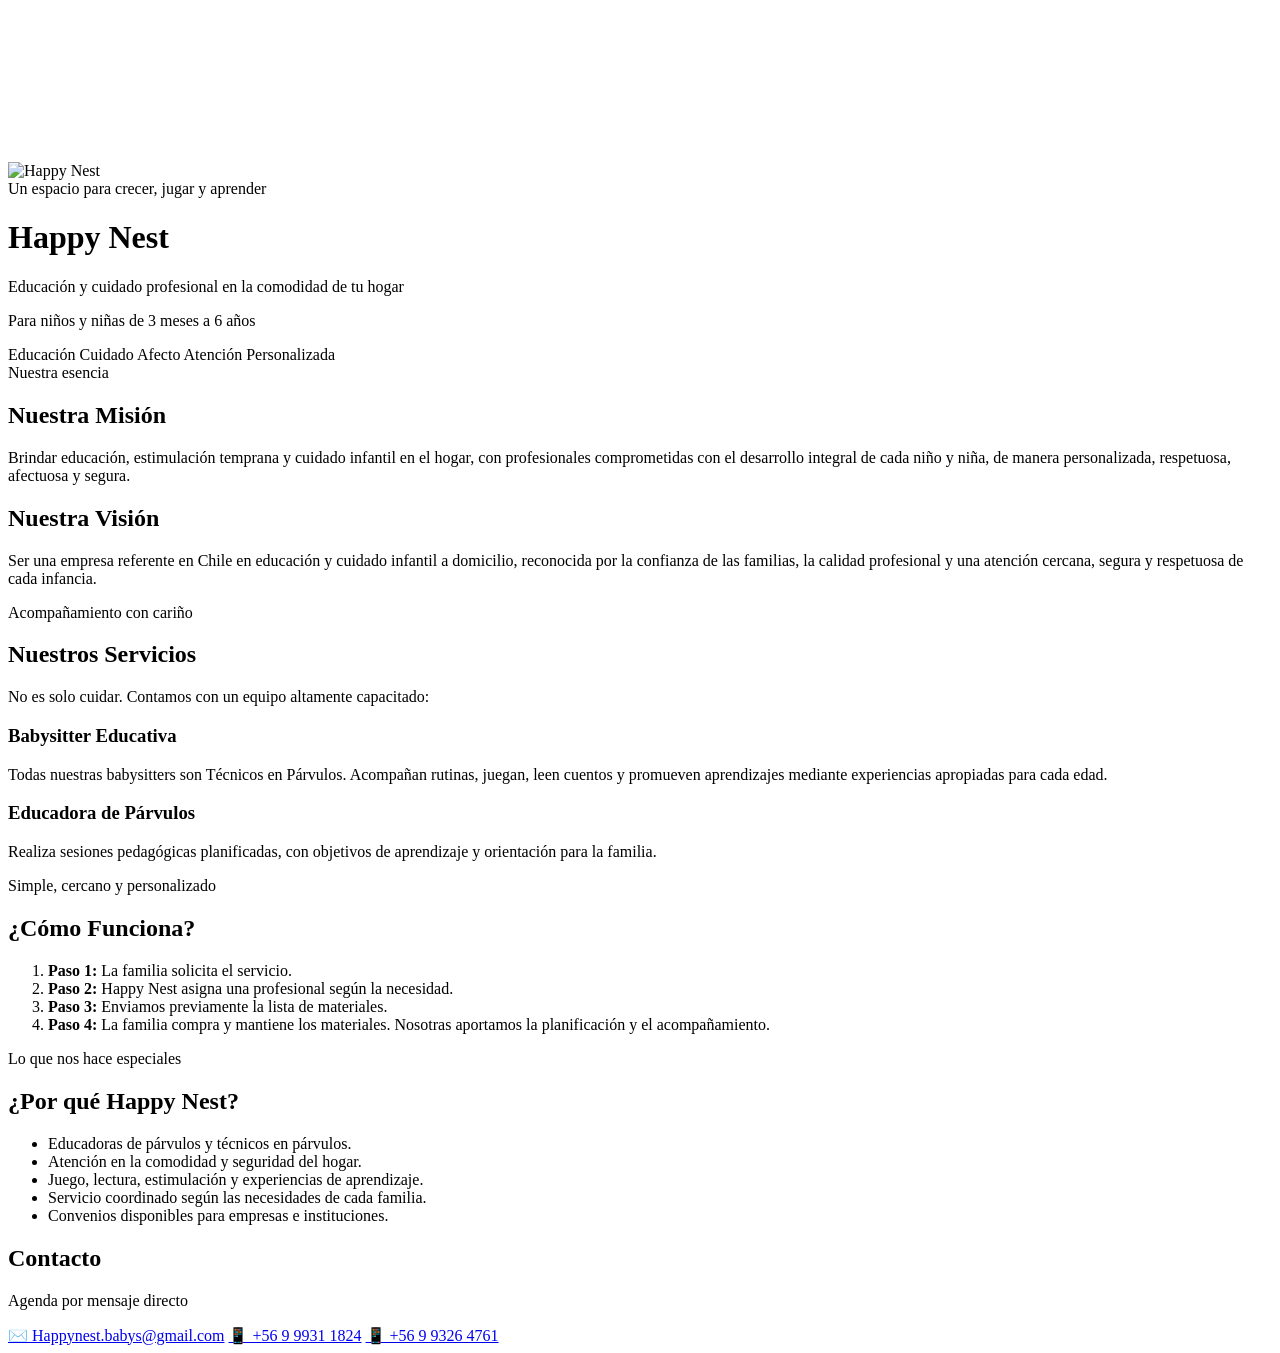
==== index.html @ 1af0d1ef "cambio descripcion rrss" ====
<!DOCTYPE html>
<html lang="es">
<head>
    <meta charset="UTF-8">
    <meta name="viewport" content="width=device-width, initial-scale=1.0">
    <title>Happy Nest - Educación y Cuidado Infantil a Domicilio</title>
    <meta name="description" content="Educación y cuidado infantil profesional a domicilio para niños y niñas de 3 meses a 6 años en Chile.">

    <!-- Open Graph / Meta etiquetas para WhatsApp, Facebook, LinkedIn, etc. -->
    <meta property="og:type" content="website">
    <meta property="og:url" content="https://www.happynest.cl/">
    <meta property="og:title" content="Happy Nest - Educación y Cuidado Infantil a Domicilio">
    <meta property="og:description" content="Educación y cuidado infantil profesional a domicilio para niños y niñas de 3 meses a 6 años. Agenda con nuestras educadoras y técnicos en párvulos.">
    <meta property="og:image" content="https://www.happynest.cl/og-image.jpg">

    <!-- Twitter / X Cards -->
    <meta name="twitter:card" content="summary_large_image">
    <meta name="twitter:url" content="https://www.happynest.cl/">
    <meta name="twitter:title" content="Happy Nest - Educación y Cuidado Infantil a Domicilio">
    <meta name="twitter:description" content="Educación y cuidado infantil profesional a domicilio para niños y niñas de 3 meses a 6 años.">
    <meta name="twitter:image" content="https://www.happynest.cl/og-image.jpg">
    <link rel="stylesheet" href="styles.css">
</head>
<body>

    <header class="hero">
        <canvas id="hero-canvas" aria-hidden="true"></canvas>
        
        <div class="hero__decor hero__decor--one" aria-hidden="true"></div>
        <div class="hero__decor hero__decor--two" aria-hidden="true"></div>
        <div class="hero__decor hero__decor--three" aria-hidden="true"></div>

        <div class="container hero__content reveal">
            <div class="brand-mark">
                <img src="logo.png" alt="Happy Nest" class="brand-mark__image">
            </div>
            <span class="eyebrow">Un espacio para crecer, jugar y aprender</span>
            <h1 class="hero__title">Happy Nest</h1>
            <p class="hero__subtitle">Educación y cuidado profesional en la comodidad de tu hogar</p>
            <p class="hero__audience">Para niños y niñas de 3 meses a 6 años</p>
            <div class="hero__tags" aria-label="Valores principales">
                <span class="tag">Educación</span>
                <span class="tag">Cuidado</span>
                <span class="tag">Afecto</span>
                <span class="tag">Atención Personalizada</span>
            </div>
        </div>
    </header>

    <main>
        <section class="section about reveal">
            <div class="container section-shell">
                <div class="section-kicker">Nuestra esencia</div>
                <div class="grid-2">
                    <article class="card">
                        <h2 class="card__title">Nuestra Misión</h2>
                        <p class="card__text">Brindar educación, estimulación temprana y cuidado infantil en el hogar, con profesionales comprometidas con el desarrollo integral de cada niño y niña, de manera personalizada, respetuosa, afectuosa y segura.</p>
                    </article>
                    <article class="card">
                        <h2 class="card__title">Nuestra Visión</h2>
                        <p class="card__text">Ser una empresa referente en Chile en educación y cuidado infantil a domicilio, reconocida por la confianza de las familias, la calidad profesional y una atención cercana, segura y respetuosa de cada infancia.</p>
                    </article>
                </div>
            </div>
        </section>

        <section class="section services bg-light reveal">
            <div class="container section-shell">
                <div class="section-kicker">Acompañamiento con cariño</div>
                <h2 class="section__title">Nuestros Servicios</h2>
                <p class="section__intro">No es solo cuidar. Contamos con un equipo altamente capacitado:</p>
                
                <div class="grid-2">
                    <div class="service-card">
                        <h3 class="service-card__title">Babysitter Educativa</h3>
                        <p class="service-card__text">Todas nuestras babysitters son Técnicos en Párvulos. Acompañan rutinas, juegan, leen cuentos y promueven aprendizajes mediante experiencias apropiadas para cada edad.</p>
                    </div>
                    <div class="service-card">
                        <h3 class="service-card__title">Educadora de Párvulos</h3>
                        <p class="service-card__text">Realiza sesiones pedagógicas planificadas, con objetivos de aprendizaje y orientación para la familia.</p>
                    </div>
                </div>
            </div>
        </section>

        <section class="section process parallax-bg reveal">
            <div class="container parallax-content">
                <div class="section-kicker section-kicker--light">Simple, cercano y personalizado</div>
                <h2 class="section__title text-white">¿Cómo Funciona?</h2>
                <ol class="process-list">
                    <li class="process-list__item">
                        <strong>Paso 1:</strong> La familia solicita el servicio.
                    </li>
                    <li class="process-list__item">
                        <strong>Paso 2:</strong> Happy Nest asigna una profesional según la necesidad.
                    </li>
                    <li class="process-list__item">
                        <strong>Paso 3:</strong> Enviamos previamente la lista de materiales.
                    </li>
                    <li class="process-list__item">
                        <strong>Paso 4:</strong> La familia compra y mantiene los materiales. Nosotras aportamos la planificación y el acompañamiento.
                    </li>
                </ol>
            </div>
        </section>

        <section class="section why-us reveal">
            <div class="container section-shell">
                <div class="section-kicker">Lo que nos hace especiales</div>
                <h2 class="section__title">¿Por qué Happy Nest?</h2>
                <ul class="bullet-list">
                    <li>Educadoras de párvulos y técnicos en párvulos.</li>
                    <li>Atención en la comodidad y seguridad del hogar.</li>
                    <li>Juego, lectura, estimulación y experiencias de aprendizaje.</li>
                    <li>Servicio coordinado según las necesidades de cada familia.</li>
                    <li>Convenios disponibles para empresas e instituciones.</li>
                </ul>
            </div>
        </section>
    </main>

    <footer class="footer">
        <div class="footer__bubble footer__bubble--one" aria-hidden="true"></div>
        <div class="footer__bubble footer__bubble--two" aria-hidden="true"></div>
        <div class="container">
            <h2 class="footer__title">Contacto</h2>
            <p>Agenda por mensaje directo</p>
            <div class="footer__links">
                <a href="mailto:Happynest.babys@gmail.com" class="footer__link">✉️ Happynest.babys@gmail.com</a>
                <a href="https://wa.me/56999311824" class="footer__link">📱 +56 9 9931 1824</a>
                <a href="https://wa.me/56993264761" class="footer__link">📱 +56 9 9326 4761</a>
            </div>
        </div>
    </footer>

    <script src="https://cdnjs.cloudflare.com/ajax/libs/three.js/r128/three.min.js"></script>
    <script src="app.js"></script>
</body>
</html>
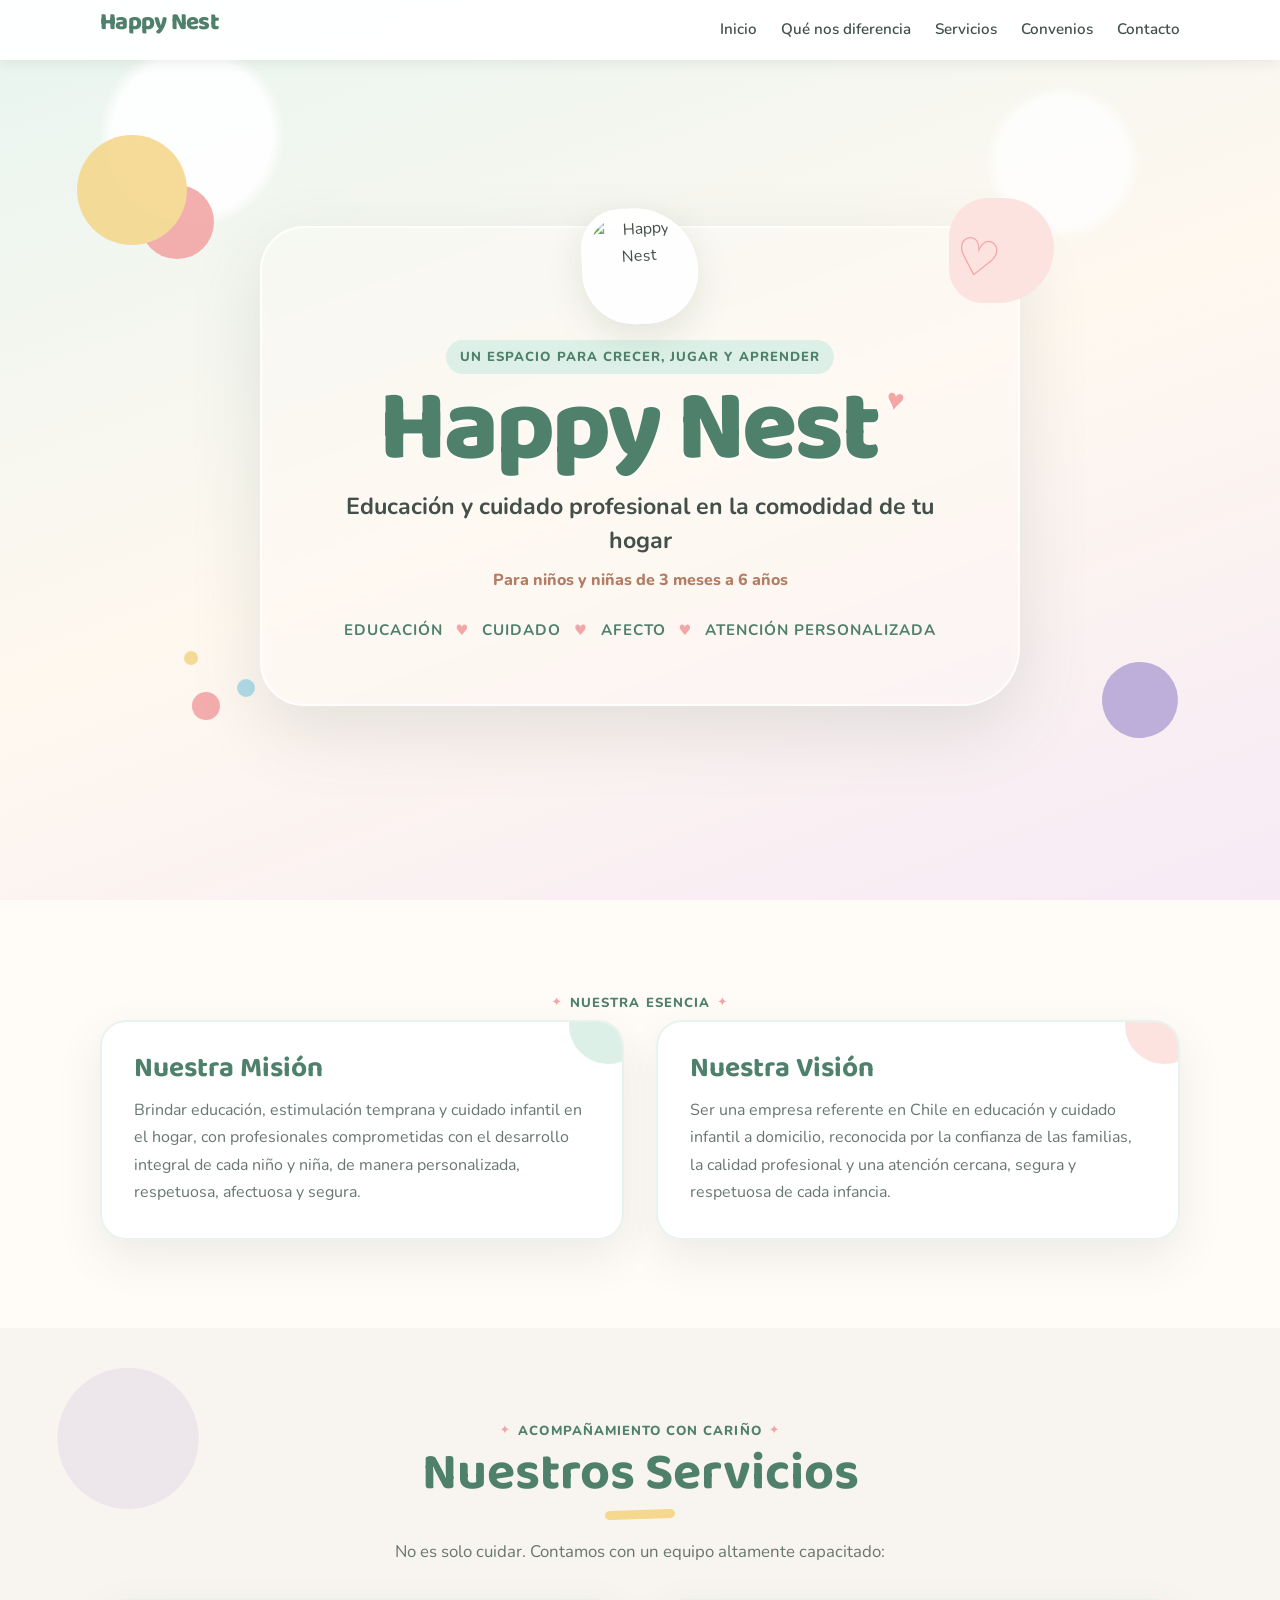
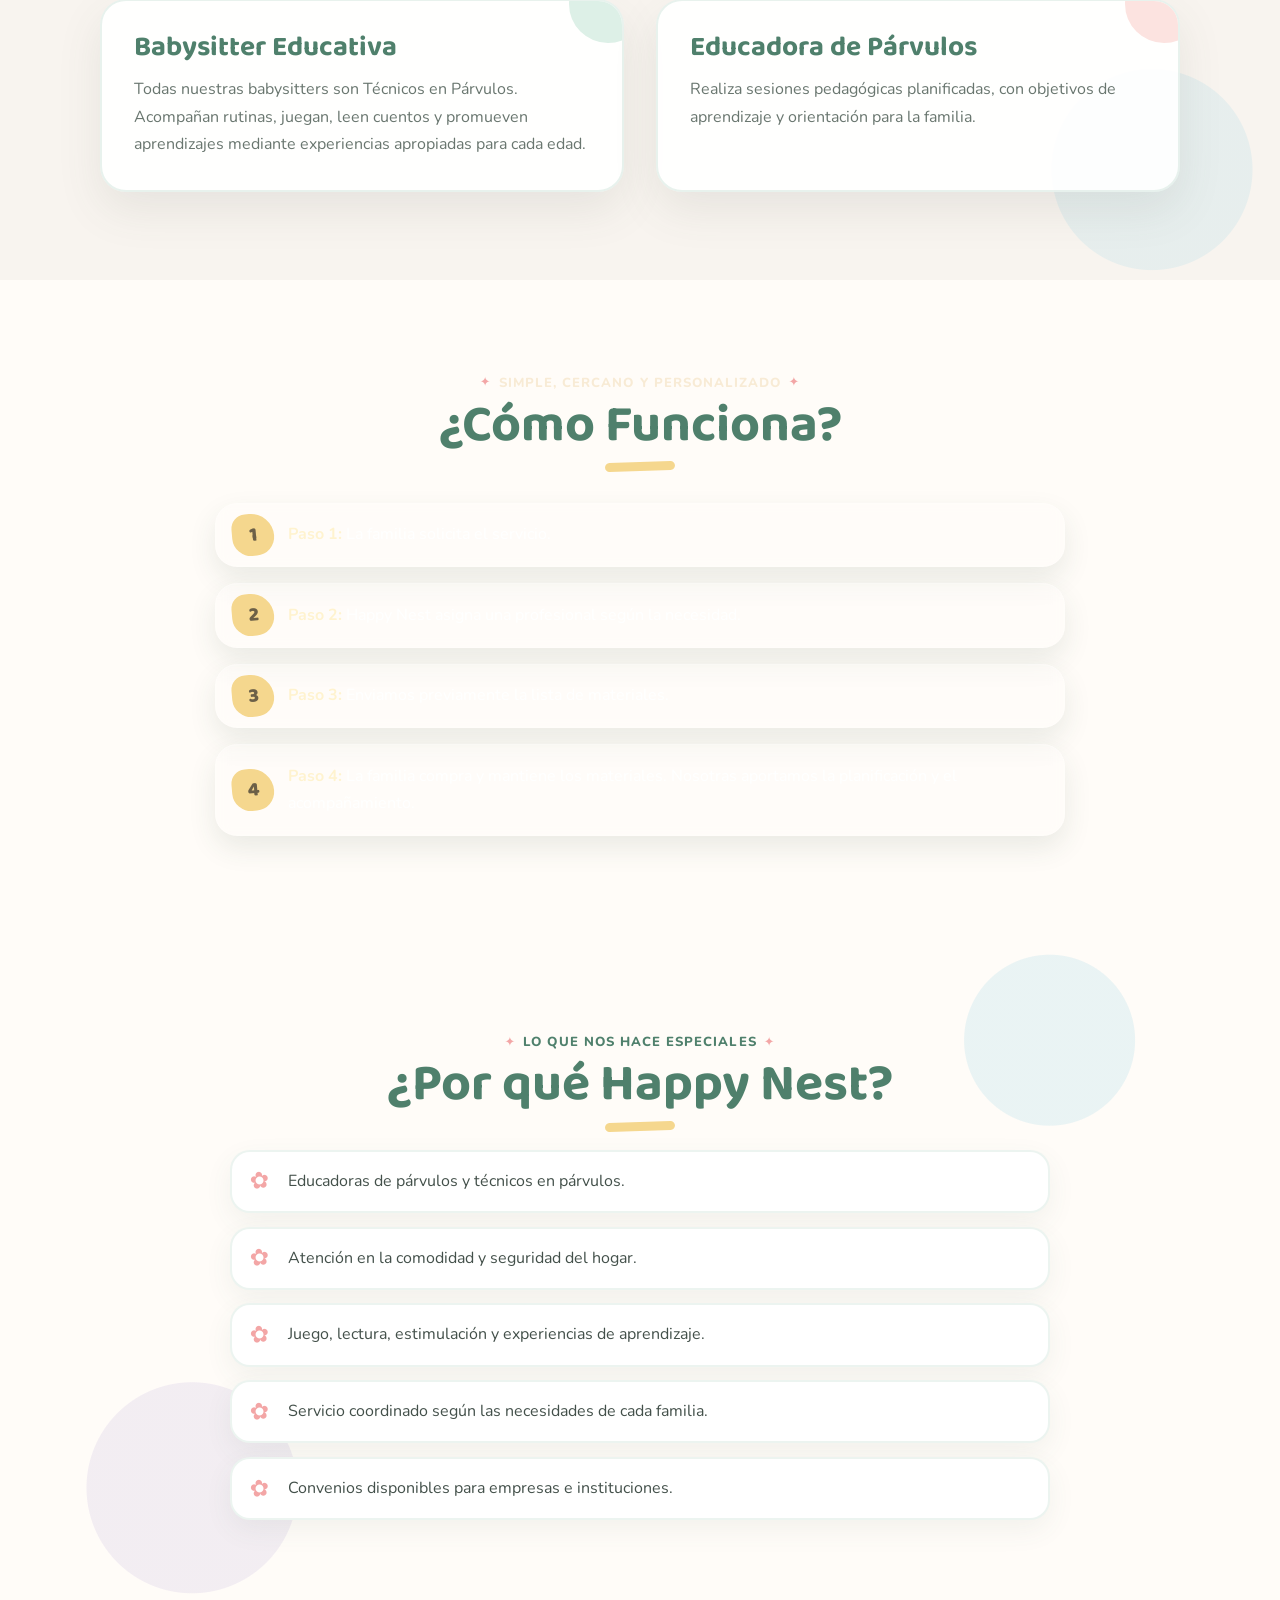
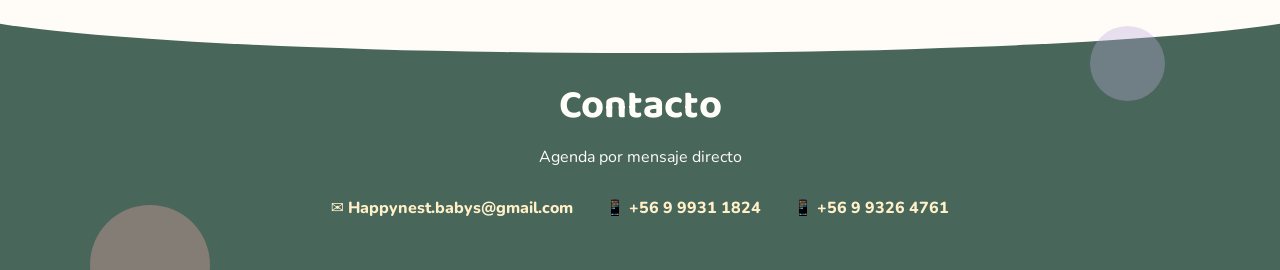
==== commit d4067bb4: "pages" ====
--- a/index.html
+++ b/index.html
@@ -22,6 +22,20 @@
     <link rel="stylesheet" href="styles.css">
 </head>
 <body>
+
+    <!-- Menú de Navegación Fijo -->
+    <nav class="navbar">
+        <div class="container navbar__container">
+            <a href="index.html" class="navbar__logo">Happy Nest</a>
+            <ul class="navbar__menu">
+                <li><a href="index.html">Inicio</a></li>
+                <li><a href="pages/diferencia.html">Qué nos diferencia</a></li>
+                <li><a href="pages/servicios.html">Servicios</a></li>
+                <li><a href="pages/convenios.html">Convenios</a></li>
+                <li><a href="pages/contacto.html">Contacto</a></li>
+            </ul>
+        </div>
+    </nav>
 
     <header class="hero">
         <canvas id="hero-canvas" aria-hidden="true"></canvas>
--- a/styles.css
+++ b/styles.css
@@ -0,0 +1,727 @@
+@import url('https://fonts.googleapis.com/css2?family=Baloo+2:wght@500;600;700;800&family=Nunito:wght@400;500;600;700;800&display=swap');
+
+:root {
+    --color-primary: #8DBFA8;
+    --color-primary-dark: #4F806C;
+    --color-primary-soft: #DDF0E7;
+    --color-secondary: #F3A6A6;
+    --color-secondary-soft: #FCE3E0;
+    --color-yellow: #F5D78E;
+    --color-yellow-soft: #FFF3CD;
+    --color-lilac: #B9A8D8;
+    --color-lilac-soft: #EEE8F8;
+    --color-sky: #A9D9E7;
+    --color-sky-soft: #E4F5F8;
+    --color-text: #43504A;
+    --color-text-soft: #69766F;
+    --color-bg: #FFFCF8;
+    --color-bg-light: #F8F4EF;
+    --white: #FFFFFF;
+
+    --font-heading: 'Baloo 2', 'Trebuchet MS', sans-serif;
+    --font-family: 'Nunito', 'Segoe UI', system-ui, sans-serif;
+
+    --spacing-sm: 0.5rem;
+    --spacing-md: 1rem;
+    --spacing-lg: 2rem;
+    --spacing-xl: 5.5rem;
+    --border-radius: 26px;
+    --shadow-soft: 0 18px 45px rgba(74, 93, 83, 0.10);
+    --shadow-hover: 0 24px 55px rgba(74, 93, 83, 0.15);
+}
+
+* {
+    margin: 0;
+    padding: 0;
+    box-sizing: border-box;
+}
+
+html {
+    scroll-behavior: smooth;
+}
+
+body {
+    font-family: var(--font-family);
+    color: var(--color-text);
+    background: var(--color-bg);
+    line-height: 1.7;
+    overflow-x: hidden;
+}
+
+body::before,
+body::after {
+    content: "";
+    position: fixed;
+    z-index: -2;
+    width: 280px;
+    height: 280px;
+    border-radius: 48% 52% 58% 42%;
+    opacity: 0.22;
+    pointer-events: none;
+}
+
+body::before {
+    top: 18%;
+    left: -150px;
+    background: var(--color-lilac);
+    transform: rotate(20deg);
+}
+
+body::after {
+    right: -140px;
+    bottom: 8%;
+    background: var(--color-yellow);
+    transform: rotate(-18deg);
+}
+
+.container {
+    width: min(1080px, calc(100% - 2rem));
+    margin: 0 auto;
+    padding: 0;
+}
+
+/* === Menú de Navegación (Navbar) === */
+.navbar {
+    position: fixed;
+    top: 0;
+    left: 0;
+    width: 100%;
+    background: rgba(255, 255, 255, 0.95);
+    backdrop-filter: blur(10px);
+    -webkit-backdrop-filter: blur(10px);
+    z-index: 1000;
+    box-shadow: 0 2px 15px rgba(0,0,0,0.08);
+}
+
+.navbar__container {
+    display: flex;
+    justify-content: space-between;
+    align-items: center;
+    height: 60px;
+}
+
+.navbar__logo {
+    font-family: var(--font-heading);
+    font-size: 1.5rem;
+    font-weight: 800;
+    letter-spacing: -.03em;
+    color: var(--color-primary-dark);
+    margin-bottom: .8rem;
+    text-shadow: 0 3px 0 rgba(255,255,255,.75);
+    text-decoration: none;
+
+}
+
+.navbar__menu {
+    list-style: none;
+    display: flex;
+    gap: 1.5rem;
+}
+
+.navbar__menu a {
+    text-decoration: none;
+    color: var(--color-text);
+    font-weight: 600;
+    font-size: 0.95rem;
+    transition: color 0.3s ease;
+}
+
+.navbar__menu a:hover {
+    color: var(--color-primary);
+}
+
+@media (max-width: 768px) {
+    .navbar__menu {
+        gap: 0.8rem;
+    }
+    .navbar__menu a {
+        font-size: 0.8rem;
+    }
+    .navbar__logo {
+        display: none; /* Oculta logo en móvil para dar espacio a los links */
+    }
+    .navbar__container {
+        justify-content: center;
+    }
+}
+
+.section {
+    position: relative;
+    padding: var(--spacing-xl) 0;
+    overflow: hidden;
+}
+
+.section-shell {
+    position: relative;
+}
+
+.grid-2 {
+    display: grid;
+    grid-template-columns: 1fr;
+    gap: 1.5rem;
+}
+
+@media (min-width: 768px) {
+    .grid-2 {
+        grid-template-columns: repeat(2, 1fr);
+        gap: 2rem;
+    }
+}
+
+.bg-light {
+    background:
+        radial-gradient(circle at 10% 20%, rgba(185,168,216,.18) 0 70px, transparent 71px),
+        radial-gradient(circle at 90% 80%, rgba(169,217,231,.22) 0 100px, transparent 101px),
+        var(--color-bg-light);
+}
+
+.text-white {
+    color: var(--white);
+}
+
+.section-kicker,
+.eyebrow {
+    display: inline-flex;
+    align-items: center;
+    gap: .45rem;
+    font-size: .82rem;
+    font-weight: 800;
+    letter-spacing: .08em;
+    text-transform: uppercase;
+}
+
+.section-kicker {
+    color: var(--color-primary-dark);
+    justify-content: center;
+    width: 100%;
+    margin-bottom: .35rem;
+}
+
+.section-kicker::before,
+.section-kicker::after {
+    content: "✦";
+    color: var(--color-secondary);
+    font-size: .8rem;
+}
+
+.section-kicker--light {
+    color: #F8EBD5;
+}
+
+/* === Hero === */
+.hero {
+    position: relative;
+    min-height: 100svh;
+    display: flex;
+    align-items: center;
+    justify-content: center;
+    overflow: hidden;
+    isolation: isolate;
+    background:
+        radial-gradient(circle at 15% 15%, rgba(255,255,255,.9) 0 6%, transparent 7%),
+        radial-gradient(circle at 83% 18%, rgba(255,255,255,.75) 0 5%, transparent 6%),
+        linear-gradient(160deg, #E8F5F0 0%, #FFF8EF 52%, #F6EAF5 100%);
+}
+
+#hero-canvas {
+    position: absolute;
+    inset: 0;
+    width: 100%;
+    height: 100%;
+    z-index: -1;
+    opacity: .68;
+    mix-blend-mode: multiply;
+}
+
+.hero__content {
+    position: relative;
+    z-index: 2;
+    width: min(760px, calc(100% - 1.5rem));
+    margin: 4rem auto 2rem;
+    padding: clamp(2rem, 5vw, 3.8rem) clamp(1.25rem, 5vw, 3.5rem);
+    border: 2px solid rgba(255,255,255,.82);
+    border-radius: 44px 44px 58px 44px;
+    background: rgba(255, 252, 248, .30);
+    box-shadow: 0 25px 70px rgba(75, 105, 92, .15);
+    backdrop-filter: blur(4px);
+    -webkit-backdrop-filter: blur(4px);
+    text-align: center;
+}
+
+.hero__content::before {
+    content: "";
+    position: absolute;
+    width: 105px;
+    height: 105px;
+    border-radius: 44% 56% 62% 38%;
+    background: var(--color-secondary-soft);
+    right: -36px;
+    top: -30px;
+    z-index: -1;
+}
+
+.hero__content::after {
+    content: "♡";
+    position: absolute;
+    color: var(--color-secondary);
+    font-size: 3.2rem;
+    right: 18px;
+    top: -12px;
+    transform: rotate(12deg);
+}
+
+.brand-mark {
+    width: clamp(84px, 15vw, 116px);
+    height: clamp(84px, 15vw, 116px);
+    margin: -5rem auto 1rem;
+    padding: 8px;
+    display: grid;
+    place-items: center;
+    border-radius: 38% 62% 50% 50%;
+    background: rgba(255,255,255,.94);
+    box-shadow: 0 12px 35px rgba(78, 111, 96, .15);
+    transform: rotate(-3deg);
+}
+
+.brand-mark__image {
+    width: 100%;
+    height: 100%;
+    object-fit: contain;
+    border-radius: inherit;
+}
+
+.eyebrow {
+    color: var(--color-primary-dark);
+    background: var(--color-primary-soft);
+    border-radius: 999px;
+    padding: .35rem .85rem;
+    margin-bottom: .5rem;
+}
+
+.hero__title {
+    font-family: var(--font-heading);
+    font-size: clamp(3.4rem, 9vw, 6.3rem);
+    line-height: .95;
+    font-weight: 800;
+    letter-spacing: -.03em;
+    color: var(--color-primary-dark);
+    margin-bottom: .8rem;
+    text-shadow: 0 3px 0 rgba(255,255,255,.75);
+}
+
+.hero__title::after {
+    content: "♥";
+    display: inline-block;
+    font-size: .3em;
+    color: var(--color-secondary);
+    vertical-align: top;
+    margin: .2em 0 0 .25em;
+    transform: rotate(10deg);
+}
+
+.hero__subtitle {
+    font-size: clamp(1.05rem, 2.5vw, 1.45rem);
+    font-weight: 700;
+    line-height: 1.45;
+    margin-bottom: .55rem;
+    color: var(--color-text);
+}
+
+.hero__audience {
+    font-size: 1rem;
+    margin-bottom: 1.5rem;
+    font-weight: 800;
+    color: #B47C62;
+}
+
+/* Reemplaza tus clases actuales por estas */
+.hero__tags {
+    display: flex;
+    flex-wrap: wrap;
+    justify-content: center;
+    align-items: center;
+    gap: 0.8rem;
+}
+
+.tag {
+    background-color: transparent; /* Quitamos el fondo de botón */
+    color: var(--color-primary-dark);
+    padding: 0;
+    border-radius: 0;
+    font-size: 0.95rem;
+    font-weight: bold;
+    text-transform: uppercase;
+    letter-spacing: 1px; /* Espaciado elegante */
+}
+
+/* Agrega el corazón automáticamente después de cada palabra (excepto la última) */
+.tag:not(:last-child)::after {
+    content: "♥"; /* Puedes cambiarlo por "•" o "|" si prefieres */
+    color: var(--color-secondary); /* Corazón en tono cálido */
+    margin-left: 0.8rem;
+    font-size: 0.9rem;
+    display: inline-block;
+}
+
+/* Ajuste para que se vea bien en el footer (fondo oscuro) */
+.tag--footer {
+    color: #FFFFFF;
+}
+.tag--footer:not(:last-child)::after {
+    color: var(--color-secondary);
+}
+.hero__decor {
+    position: absolute;
+    pointer-events: none;
+    z-index: 1;
+    border-radius: 50%;
+    opacity: .9;
+}
+
+.hero__decor--one {
+    width: 110px;
+    height: 110px;
+    left: 6%;
+    top: 15%;
+    background: var(--color-yellow);
+    box-shadow: 45px 32px 0 -18px var(--color-secondary);
+}
+
+.hero__decor--two {
+    width: 76px;
+    height: 76px;
+    right: 8%;
+    bottom: 18%;
+    background: var(--color-lilac);
+    transform: rotate(18deg);
+}
+
+.hero__decor--three {
+    width: 28px;
+    height: 28px;
+    left: 15%;
+    bottom: 20%;
+    background: var(--color-secondary);
+    box-shadow: 40px -18px 0 -5px var(--color-sky),
+                -15px -48px 0 -7px var(--color-yellow);
+}
+
+/* === Cards === */
+.card,
+.service-card {
+    position: relative;
+    background: rgba(255,255,255,.92);
+    padding: 2rem;
+    border-radius: var(--border-radius);
+    border: 2px solid rgba(141,191,168,.20);
+    box-shadow: var(--shadow-soft);
+    transition: transform .35s ease, box-shadow .35s ease;
+    overflow: hidden;
+}
+
+.card::before,
+.service-card::before {
+    content: "";
+    position: absolute;
+    width: 78px;
+    height: 78px;
+    border-radius: 50%;
+    top: -36px;
+    right: -25px;
+    background: var(--color-primary-soft);
+}
+
+.card:nth-child(2)::before,
+.service-card:nth-child(2)::before {
+    background: var(--color-secondary-soft);
+}
+
+.card:hover,
+.service-card:hover {
+    transform: translateY(-8px) rotate(-.4deg);
+    box-shadow: var(--shadow-hover);
+}
+
+.card__title,
+.service-card__title {
+    position: relative;
+    z-index: 1;
+    font-family: var(--font-heading);
+    font-size: 1.75rem;
+    line-height: 1.1;
+    color: var(--color-primary-dark);
+    margin-bottom: .8rem;
+}
+
+.card__text,
+.service-card__text {
+    color: var(--color-text-soft);
+}
+
+.section__title {
+    position: relative;
+    font-family: var(--font-heading);
+    font-size: clamp(2.3rem, 5vw, 3.25rem);
+    line-height: 1;
+    text-align: center;
+    margin-bottom: 1.2rem;
+    color: var(--color-primary-dark);
+}
+
+.section__title::after {
+    content: "";
+    display: block;
+    width: 70px;
+    height: 9px;
+    margin: .65rem auto 0;
+    border-radius: 999px;
+    background: var(--color-yellow);
+    transform: rotate(-2deg);
+}
+
+.section__intro {
+    max-width: 700px;
+    margin: 0 auto 2rem;
+    text-align: center;
+    color: var(--color-text-soft);
+    font-size: 1.05rem;
+}
+
+/* === Process === */
+.parallax-bg {
+    background:
+        radial-gradient(circle at 10% 25%, rgba(255,255,255,.13) 0 90px, transparent 91px),
+        radial-gradient(circle at 90% 70%, rgba(243,166,166,.20) 0 120px, transparent 121px),
+        linear-gradient(135deg, #5B8E78 0%, #7FAF98 55%, #8B79A7 100%);
+    background-attachment: fixed;
+    color: white;
+}
+
+.parallax-content {
+    position: relative;
+}
+
+.process-list {
+    max-width: 850px;
+    margin: 2rem auto 0;
+    list-style: none;
+    counter-reset: process-counter;
+}
+
+.process-list__item {
+    position: relative;
+    margin-bottom: 1rem;
+    padding: 1.1rem 1.25rem 1.1rem 4.5rem;
+    border-radius: 22px;
+    color: #fff;
+    background: rgba(255,255,255,.14);
+    border: 1px solid rgba(255,255,255,.22);
+    backdrop-filter: blur(7px);
+    -webkit-backdrop-filter: blur(7px);
+    box-shadow: 0 12px 28px rgba(49, 74, 63, .10);
+}
+
+.process-list__item::before {
+    counter-increment: process-counter;
+    content: counter(process-counter);
+    position: absolute;
+    left: 1rem;
+    top: 50%;
+    transform: translateY(-50%) rotate(-5deg);
+    background: var(--color-yellow);
+    color: #6C6047;
+    width: 2.65rem;
+    height: 2.65rem;
+    border-radius: 38% 62% 50% 50%;
+    display: flex;
+    align-items: center;
+    justify-content: center;
+    font-family: var(--font-heading);
+    font-weight: 800;
+    font-size: 1.25rem;
+}
+
+.process-list__item strong {
+    color: #FFF3CF;
+}
+
+/* === Why us === */
+.why-us {
+    background:
+        radial-gradient(circle at 82% 15%, rgba(169,217,231,.25) 0 85px, transparent 86px),
+        radial-gradient(circle at 15% 82%, rgba(185,168,216,.18) 0 105px, transparent 106px),
+        var(--color-bg);
+}
+
+.bullet-list {
+    width: min(820px, 100%);
+    margin: 0 auto;
+    list-style: none;
+    padding: 0;
+    display: grid;
+    gap: .85rem;
+}
+
+.bullet-list li {
+    position: relative;
+    padding: 1rem 1.25rem 1rem 3.5rem;
+    border-radius: 20px;
+    background: var(--white);
+    border: 2px solid rgba(141,191,168,.17);
+    box-shadow: 0 10px 28px rgba(74,93,83,.07);
+}
+
+.bullet-list li::before {
+    content: "✿";
+    position: absolute;
+    left: 1.15rem;
+    top: 50%;
+    transform: translateY(-50%) rotate(-8deg);
+    color: var(--color-secondary);
+    font-size: 1.45rem;
+}
+
+/* === Footer === */
+.footer {
+    position: relative;
+    overflow: hidden;
+    background: #48665A;
+    color: #FFFDF7;
+    padding: 4rem 0 3rem;
+    text-align: center;
+}
+
+.footer::before {
+    content: "";
+    position: absolute;
+    left: -5%;
+    right: -5%;
+    top: -55px;
+    height: 100px;
+    border-radius: 50%;
+    background: var(--color-bg);
+}
+
+.footer__title {
+    position: relative;
+    font-family: var(--font-heading);
+    font-size: 2.5rem;
+    margin-bottom: .25rem;
+}
+
+.footer__links {
+    display: flex;
+    flex-direction: column;
+    gap: .7rem;
+    margin-top: 1.5rem;
+}
+
+.footer__link {
+    color: #FFF0C7;
+    text-decoration: none;
+    font-weight: 800;
+    transition: transform .2s ease, color .2s ease;
+}
+
+.footer__link:hover {
+    color: #fff;
+    transform: translateY(-2px);
+}
+
+.footer__bubble {
+    position: absolute;
+    border-radius: 50%;
+    opacity: .35;
+    pointer-events: none;
+}
+
+.footer__bubble--one {
+    width: 120px;
+    height: 120px;
+    left: 7%;
+    bottom: -55px;
+    background: var(--color-secondary);
+}
+
+.footer__bubble--two {
+    width: 75px;
+    height: 75px;
+    right: 9%;
+    top: 18px;
+    background: var(--color-lilac);
+}
+
+@media (min-width: 768px) {
+    .footer__links {
+        flex-direction: row;
+        justify-content: center;
+        gap: 2rem;
+    }
+}
+
+/* === Scroll reveal === */
+/*.reveal {
+    opacity: 0;
+    transform: translateY(45px) scale(.985);
+    transition: opacity .8s ease, transform .8s cubic-bezier(.2,.8,.2,1);
+}
+
+.reveal.active {
+    opacity: 1;
+    transform: translateY(0) scale(1);
+}*/
+
+/* === Responsive polish === */
+@media (max-width: 767px) {
+    .hero__content {
+        margin-top: 4.5rem;
+        border-radius: 32px;
+    }
+
+    .brand-mark {
+        margin-top: -4.2rem;
+    }
+
+    .hero__decor--one {
+        left: -25px;
+        top: 10%;
+        transform: scale(.7);
+    }
+
+    .hero__decor--two {
+        right: -15px;
+        bottom: 12%;
+        transform: scale(.72);
+    }
+
+    .section {
+        padding: 4.25rem 0;
+    }
+}
+
+@media (prefers-reduced-motion: reduce) {
+    html {
+        scroll-behavior: auto;
+    }
+
+    *,
+    *::before,
+    *::after {
+        animation-duration: .01ms !important;
+        animation-iteration-count: 1 !important;
+        transition-duration: .01ms !important;
+    }
+}
+
+/* === Cabecera de páginas internas === */
+.page-header {
+    background-color: var(--color-primary-dark);
+    color: white;
+    padding: 6rem 0 3rem 0;
+    text-align: center;
+    margin-top: -60px; /* Compensa el padding-top del body */
+}
+.page-header h1 {
+    font-size: 2.5rem;
+    margin: 0;
+}
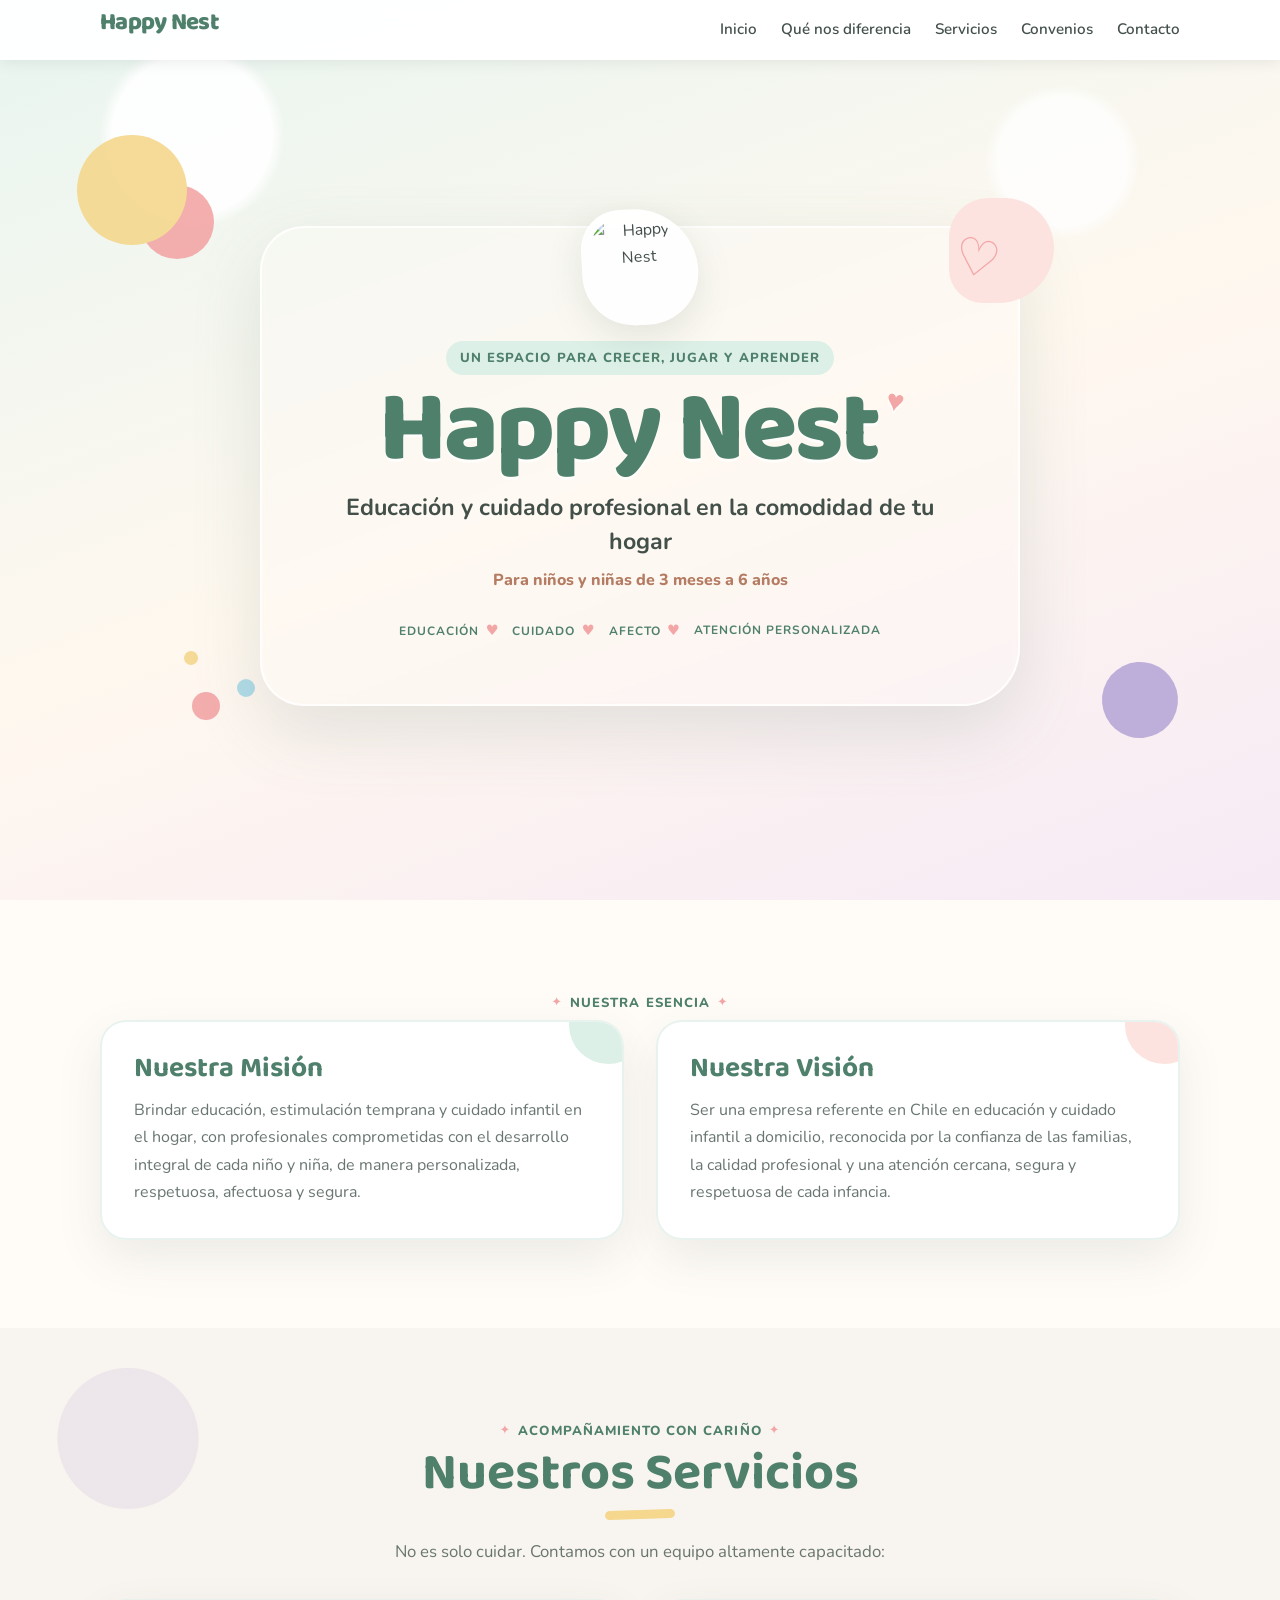
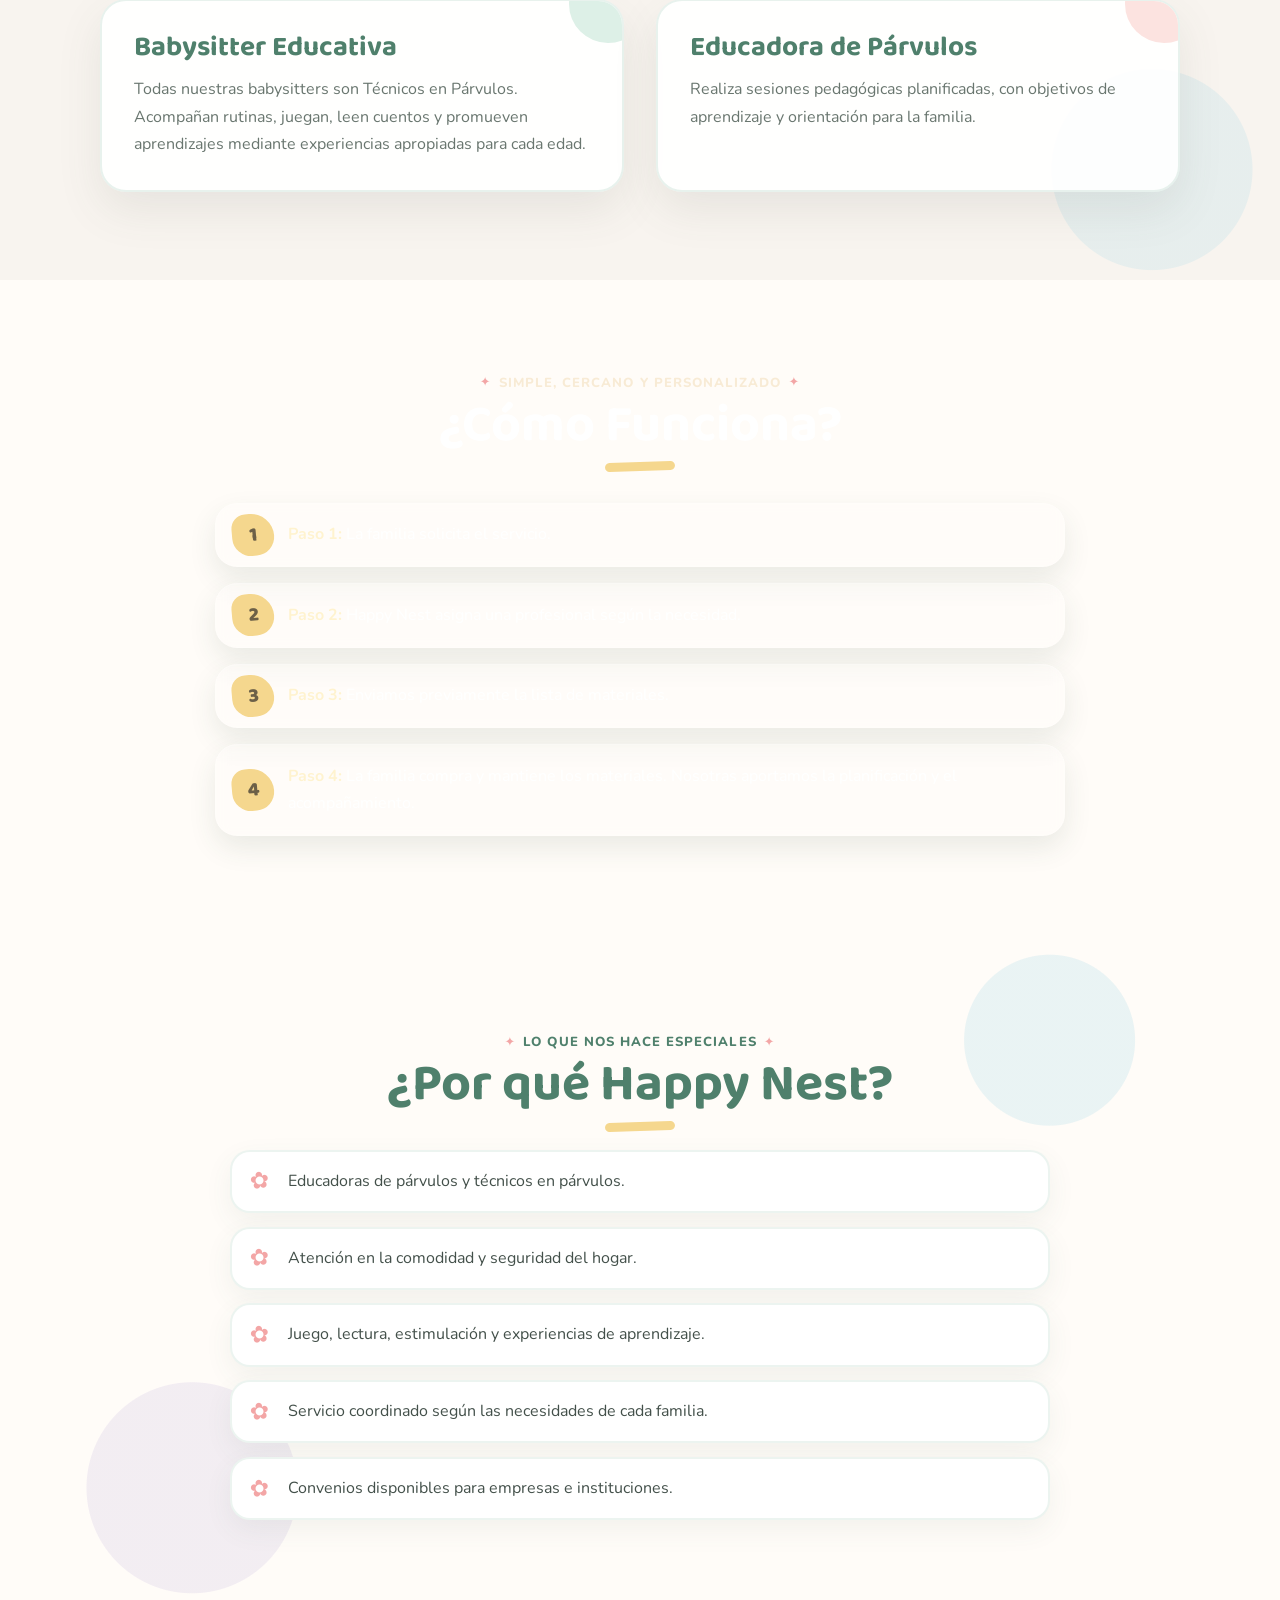
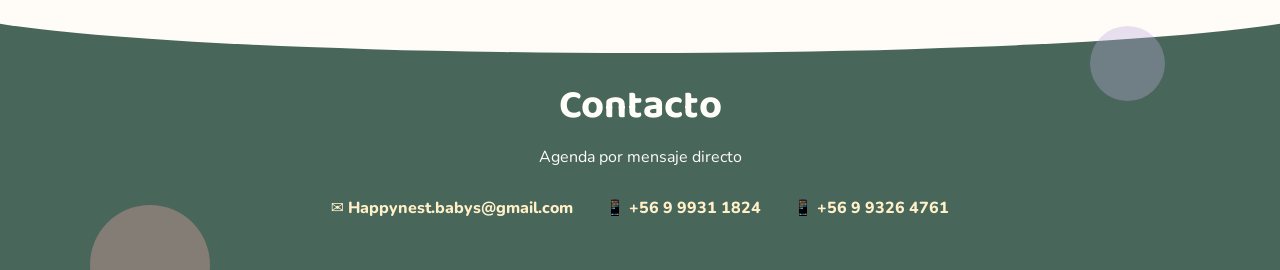
==== commit 2d41a9c4: "mejoras" ====
--- a/index.html
+++ b/index.html
@@ -53,10 +53,10 @@
             <p class="hero__subtitle">Educación y cuidado profesional en la comodidad de tu hogar</p>
             <p class="hero__audience">Para niños y niñas de 3 meses a 6 años</p>
             <div class="hero__tags" aria-label="Valores principales">
-                <span class="tag">Educación</span>
-                <span class="tag">Cuidado</span>
-                <span class="tag">Afecto</span>
-                <span class="tag">Atención Personalizada</span>
+                <span class="tag tag--outline">Educación</span>
+                <span class="tag tag--outline">Cuidado</span>
+                <span class="tag tag--outline">Afecto</span>
+                <span class="tag tag--outline">Atención Personalizada</span>
             </div>
         </div>
     </header>
--- a/styles.css
+++ b/styles.css
@@ -176,7 +176,7 @@
 }
 
 .text-white {
-    color: var(--white);
+    color: var(--white)!important;
 }
 
 .section-kicker,
@@ -348,7 +348,7 @@
     color: var(--color-primary-dark);
     padding: 0;
     border-radius: 0;
-    font-size: 0.95rem;
+    font-size: 0.75rem;
     font-weight: bold;
     text-transform: uppercase;
     letter-spacing: 1px; /* Espaciado elegante */
@@ -358,7 +358,7 @@
 .tag:not(:last-child)::after {
     content: "♥"; /* Puedes cambiarlo por "•" o "|" si prefieres */
     color: var(--color-secondary); /* Corazón en tono cálido */
-    margin-left: 0.8rem;
+    margin-left: 0.4rem;
     font-size: 0.9rem;
     display: inline-block;
 }
